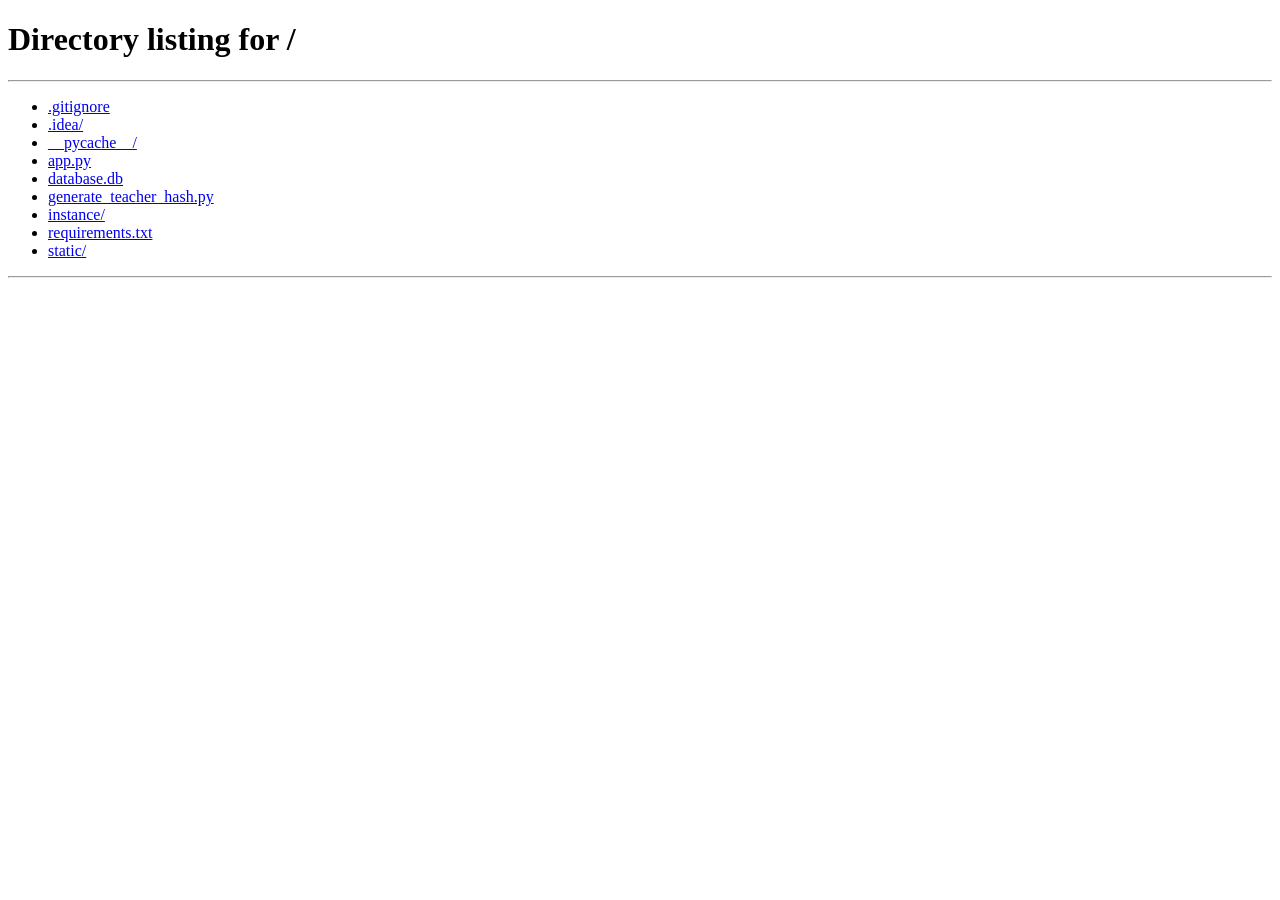
==== static/bewertungen.html @ f48fa9c1 "feat: add PDF upload with AI-powered quiz generation - Implemented teacher PDF upload for quiz creat" ====
<!DOCTYPE html>
<html lang="de">
<head>
	<meta charset="utf-8" />
	<meta name="viewport" content="width=device-width,initial-scale=1" />
	<title>Lehrer-Aufgaben | OctoCode</title>
	<link href="https://fonts.googleapis.com/css2?family=Inter:wght@300;400;600;700;800&display=swap" rel="stylesheet">
	<link rel="stylesheet" href="dashboard.css" />
	<style>
		.assignments-container {
			padding: 20px;
		}

		.assignments-header {
			margin-bottom: 32px;
		}

		.assignments-header h1 {
			font-size: 32px;
			font-weight: 800;
			color: var(--text);
			margin-bottom: 8px;
		}

		.assignments-header .subtitle {
			color: var(--muted);
			font-size: 16px;
		}

		.assignments-grid {
			display: grid;
			grid-template-columns: repeat(auto-fill, minmax(320px, 1fr));
			gap: 20px;
		}

		.assignment-card {
			background: var(--surface);
			border-radius: var(--radius);
			box-shadow: var(--shadow);
			overflow: hidden;
			transition: all 0.3s;
			cursor: pointer;
		}

		.assignment-card:hover {
			transform: translateY(-4px);
			box-shadow: 0 12px 40px rgba(0,0,0,0.12);
		}

		.assignment-card-header {
			padding: 20px;
			border-bottom: 2px solid #f1f5f9;
		}

		.assignment-badge {
			display: inline-block;
			padding: 6px 12px;
			border-radius: 20px;
			font-size: 12px;
			font-weight: 700;
			margin-bottom: 12px;
		}

		.assignment-title {
			font-size: 18px;
			font-weight: 700;
			color: var(--text);
			margin-bottom: 8px;
		}

		.assignment-meta {
			display: flex;
			gap: 16px;
			font-size: 13px;
			color: var(--muted);
		}

		.assignment-meta-item {
			display: flex;
			align-items: center;
			gap: 6px;
		}

		.assignment-card-body {
			padding: 20px;
		}

		.assignment-status {
			display: flex;
			align-items: center;
			gap: 10px;
			padding: 12px;
			border-radius: 10px;
			font-weight: 600;
			margin-bottom: 16px;
		}

		.assignment-status.completed {
			background: linear-gradient(135deg, #d1fae5, #a7f3d0);
			color: #065f46;
		}

		.assignment-status.pending {
			background: linear-gradient(135deg, #fef3c7, #fde68a);
			color: #78350f;
		}

		.assignment-btn {
			width: 100%;
			padding: 14px;
			border-radius: 12px;
			border: none;
			font-weight: 700;
			font-size: 14px;
			cursor: pointer;
			transition: all 0.2s;
			display: flex;
			align-items: center;
			justify-content: center;
			gap: 8px;
		}

		.assignment-btn.primary {
			background: linear-gradient(135deg, #667eea, #764ba2);
			color: white;
		}

		.assignment-btn.primary:hover {
			transform: translateY(-2px);
			box-shadow: 0 8px 20px rgba(102, 126, 234, 0.4);
		}

		.assignment-btn.secondary {
			background: #f1f5f9;
			color: #475569;
		}

		.assignment-btn.secondary:hover {
			background: #e2e8f0;
		}

		.score-display {
			font-size: 28px;
			font-weight: 800;
			text-align: center;
			margin: 16px 0;
		}

		.empty-state {
			text-align: center;
			padding: 80px 20px;
			color: var(--muted);
		}

		.empty-state svg {
			margin-bottom: 24px;
			opacity: 0.3;
		}

		.empty-state h3 {
			margin: 0;
			font-size: 24px;
			color: var(--text);
		}

		.empty-state p {
			margin: 12px 0 0 0;
			font-size: 16px;
		}

		.loading-overlay {
			position: fixed;
			top: 0;
			left: 0;
			right: 0;
			bottom: 0;
			background: rgba(0, 0, 0, 0.5);
			backdrop-filter: blur(4px);
			display: flex;
			align-items: center;
			justify-content: center;
			z-index: 9999;
		}

		.loading-content {
			background: white;
			border-radius: 20px;
			padding: 40px;
			text-align: center;
			max-width: 400px;
		}

		.loading-spinner {
			width: 60px;
			height: 60px;
			border: 4px solid #f1f5f9;
			border-top-color: #667eea;
			border-radius: 50%;
			animation: spin 1s linear infinite;
			margin: 0 auto 24px;
		}

		@keyframes spin {
			to { transform: rotate(360deg); }
		}

		.loading-text {
			font-size: 18px;
			font-weight: 700;
			color: var(--text);
			margin-bottom: 8px;
		}

		.loading-subtext {
			font-size: 14px;
			color: var(--muted);
		}
	</style>
</head>
<body>
<div class="app">
	<!-- SIDEBAR -->
	<aside class="sidebar" aria-label="Navbar">
		<div class="brand">
			<div class="logo">OC</div>
			<div class="brand-text">
				<div class="name">OctoCode</div>
				<div class="sub">Premium</div>
			</div>
		</div>

		<nav class="nav">
			<ul>
				<li class="nav-item" onclick="window.location.href='dashboard.html'">Dashboard</li>
				<li class="nav-item" onclick="window.location.href='kurse.html'">Kurse</li>
				<li class="nav-item active" aria-current="page">Aufgaben</li>
				<li class="nav-item" onclick="window.location.href='ai.html'">AI</li>
				<li class="nav-item" onclick="window.location.href='freunde.html'">Freunde</li>
				<li class="nav-item" onclick="window.location.href='einstellungen.html'">Einstellungen</li>
			</ul>
		</nav>

		<div class="sidebar-footer">
			<div class="theme-switch">
				<label class="switch">
					<input id="themeToggle" type="checkbox">
					<span class="slider"></span>
				</label>
				<small>Dunkles Thema</small>
			</div>
			<div class="profile">
				<img src="img/kid-avatar.jpg" alt="avatar" id="sidebarAvatar" />
				<div>
					<div class="prof-name" id="sidebarName">Schüler</div>
					<div class="prof-score" id="sidebarPoints">0 Punkte</div>
				</div>
			</div>
		</div>
	</aside>

	<!-- MAIN -->
	<main class="main">
		<div class="assignments-container">
			<div class="assignments-header">
				<h1>📝 Lehrer-Aufgaben</h1>
				<p class="subtitle">Von deinen Lehrern erstellte Quiz und Aufgaben</p>
			</div>

			<div id="assignmentsGrid" class="assignments-grid">
				<!-- Loading state -->
				<div class="empty-state">
					<div class="loading-spinner"></div>
					<h3>Lade Aufgaben...</h3>
				</div>
			</div>
		</div>
	</main>
</div>

<!-- Loading Overlay (for quiz loading) -->
<div id="loadingOverlay" class="loading-overlay" style="display: none;">
	<div class="loading-content">
		<div class="loading-spinner"></div>
		<div class="loading-text">Quiz wird geladen...</div>
		<div class="loading-subtext">Bitte warten Sie einen Moment</div>
	</div>
</div>

<script>
let currentUser = null;
let assignments = [];

// Load user data
async function loadUserData() {
	try {
		const res = await fetch('/api/check-auth', { credentials: 'include' });
		const data = await res.json();

		if (data.authenticated && data.user.role === 'student') {
			currentUser = data.user;

			document.getElementById('sidebarName').textContent = currentUser.name;
			document.getElementById('sidebarPoints').textContent = `${currentUser.points || 0} Punkte`;

			const avatarUrl = currentUser.avatar_url || `https://api.dicebear.com/7.x/avataaars/svg?seed=${encodeURIComponent(currentUser.name)}`;
			document.getElementById('sidebarAvatar').src = avatarUrl;

			await loadAssignments();
		} else {
			alert('Sie sind nicht als Schüler angemeldet!');
			window.location.href = '/';
		}
	} catch (err) {
		console.error('❌ Auth error:', err);
		window.location.href = '/';
	}
}

// Load assignments
async function loadAssignments() {
	try {
		console.log('📚 Loading teacher assignments...');
		const res = await fetch('/api/student/teacher-assignments', { credentials: 'include' });

		if (!res.ok) {
			throw new Error('Failed to load assignments');
		}

		const data = await res.json();
		assignments = data.assignments || [];

		console.log('✅ Loaded assignments:', assignments.length);
		renderAssignments();
	} catch (err) {
		console.error('❌ Load assignments error:', err);
		document.getElementById('assignmentsGrid').innerHTML = `
			<div class="empty-state">
				<svg width="80" height="80" viewBox="0 0 24 24" fill="none" stroke="currentColor" stroke-width="2">
					<path d="M10.29 3.86L1.82 18a2 2 0 0 0 1.71 3h16.94a2 2 0 0 0 1.71-3L13.71 3.86a2 2 0 0 0-3.42 0z"></path>
					<line x1="12" y1="9" x2="12" y2="13"></line>
					<line x1="12" y1="17" x2="12.01" y2="17"></line>
				</svg>
				<h3>Fehler beim Laden</h3>
				<p>Bitte versuchen Sie es später erneut</p>
			</div>
		`;
	}
}

// Render assignments
function renderAssignments() {
	const grid = document.getElementById('assignmentsGrid');

	if (assignments.length === 0) {
		grid.innerHTML = `
			<div class="empty-state">
				<svg width="80" height="80" viewBox="0 0 24 24" fill="none" stroke="currentColor" stroke-width="2">
					<path d="M14 2H6a2 2 0 0 0-2 2v16a2 2 0 0 0 2 2h12a2 2 0 0 0 2-2V8z"></path>
					<polyline points="14 2 14 8 20 8"></polyline>
					<line x1="16" y1="13" x2="8" y2="13"></line>
					<line x1="16" y1="17" x2="8" y2="17"></line>
					<polyline points="10 9 9 9 8 9"></polyline>
				</svg>
				<h3>Keine Aufgaben verfügbar</h3>
				<p>Deine Lehrer haben noch keine Quiz-Aufgaben erstellt</p>
			</div>
		`;
		return;
	}

	grid.innerHTML = assignments.map(assignment => {
		const isCompleted = assignment.completed;
		const statusClass = isCompleted ? 'completed' : 'pending';
		const statusIcon = isCompleted ? '✅' : '⏳';
		const statusText = isCompleted ? `Abgeschlossen: ${assignment.score}%` : 'Noch nicht abgeschlossen';

		const badgeColor = assignment.course_color || '#667eea';

		return `
			<div class="assignment-card" onclick="openAssignment(${assignment.id})">
				<div class="assignment-card-header">
					<div class="assignment-badge" style="background-color: ${badgeColor}20; color: ${badgeColor};">
						📚 ${assignment.course_title}
					</div>
					<div class="assignment-title">${assignment.title}</div>
					<div class="assignment-meta">
						<div class="assignment-meta-item">
							<svg width="14" height="14" viewBox="0 0 24 24" fill="none" stroke="currentColor" stroke-width="2">
								<path d="M20 21v-2a4 4 0 0 0-4-4H8a4 4 0 0 0-4 4v2"></path>
								<circle cx="12" cy="8" r="4"></circle>
							</svg>
							${assignment.teacher_name}
						</div>
						<div class="assignment-meta-item">
							<svg width="14" height="14" viewBox="0 0 24 24" fill="none" stroke="currentColor" stroke-width="2">
								<circle cx="12" cy="12" r="10"></circle>
								<polyline points="12 6 12 12 16 14"></polyline>
							</svg>
							${formatDate(assignment.created_at)}
						</div>
					</div>
				</div>
				<div class="assignment-card-body">
					<div class="assignment-status ${statusClass}">
						<span style="font-size: 20px;">${statusIcon}</span>
						<span>${statusText}</span>
					</div>
					${isCompleted ? `
						<div class="score-display" style="color: ${assignment.passed ? '#10b981' : '#ef4444'};">
							${assignment.score}%
						</div>
						<button class="assignment-btn secondary" onclick="event.stopPropagation(); viewResults(${assignment.id})">
							📊 Ergebnisse ansehen
						</button>
					` : `
						<button class="assignment-btn primary" onclick="event.stopPropagation(); startAssignment(${assignment.id})">
							▶️ Quiz starten
						</button>
					`}
				</div>
			</div>
		`;
	}).join('');
}

// Start assignment
async function startAssignment(assignmentId) {
	// Show loading overlay
	const overlay = document.getElementById('loadingOverlay');
	overlay.style.display = 'flex';

	try {
		const res = await fetch(`/api/student/assignment/${assignmentId}`, { credentials: 'include' });
		const data = await res.json();

		if (!data.success) {
			throw new Error(data.message);
		}

		// Store quiz data in sessionStorage
		sessionStorage.setItem('currentQuiz', JSON.stringify({
			quiz_id: data.quiz.id,
			db_id: assignmentId,
			title: data.quiz.title,
			course_title: data.quiz.course_title,
			questions: data.quiz.questions,
			isAssignment: true
		}));

		// Redirect to quiz page
		window.location.href = 'quiz.html';

	} catch (error) {
		console.error('❌ Start assignment error:', error);
		alert('Fehler beim Laden des Quiz: ' + error.message);
		overlay.style.display = 'none';
	}
}

// View assignment results
function viewResults(assignmentId) {
	const assignment = assignments.find(a => a.id === assignmentId);
	if (!assignment) return;

	alert(`Quiz: ${assignment.title}\nPunkte: ${assignment.score}%\nStatus: ${assignment.passed ? 'Bestanden ✅' : 'Nicht bestanden ❌'}`);
}

// Open assignment (navigate to quiz)
function openAssignment(assignmentId) {
	const assignment = assignments.find(a => a.id === assignmentId);
	if (!assignment) return;

	if (assignment.completed) {
		viewResults(assignmentId);
	} else {
		startAssignment(assignmentId);
	}
}

// Format date
function formatDate(dateString) {
	if (!dateString) return 'Kürzlich';
	const date = new Date(dateString);
	const now = new Date();
	const diffDays = Math.floor((now - date) / (1000 * 60 * 60 * 24));

	if (diffDays === 0) return 'Heute';
	if (diffDays === 1) return 'Gestern';
	if (diffDays < 7) return `vor ${diffDays} Tagen`;
	return date.toLocaleDateString('de-DE');
}

// Initialize
document.addEventListener('DOMContentLoaded', () => {
	console.log('🚀 Initializing assignments page...');
	loadUserData();
});
</script>
</body>
</html>
---- static/dashboard.css ----
:root{
	--bg:#eff3fb;
	--surface:#ffffff;
	--muted:#7b8794;
	--accent:#2563eb;
	--accent-2:#7c3aed;
	--glass: rgba(255,255,255,0.7);
	--radius:14px;
	--shadow: 0 8px 30px rgba(16,24,40,0.06);
	--card-pad:18px;
	--text:#0f1724;
	--success:#10b981;
	--yellow:#f6c85f;
	--blue-100:#dbeafe;
}

*{box-sizing:border-box}
html, body{height:100%;margin:0;font-family:"Inter",system-ui,-apple-system,"Segoe UI",Roboto,"Helvetica Neue",Arial; background:var(--bg); color:var(--text); -webkit-font-smoothing:antialiased;}
.app{display:flex;min-height:100vh;gap:24px;padding:28px;}

/* SIDEBAR */
.sidebar{
	width:260px;
	background:linear-gradient(180deg,var(--accent),#1f6ad9);
	color:#fff;
	border-radius:16px;
	padding:18px;
	display:flex;
	flex-direction:column;
	gap:12px;
	min-height:calc(100vh - 56px);
	box-shadow:var(--shadow);
}

.brand{display:flex;align-items:center;gap:12px;padding-bottom:6px;border-bottom:1px solid rgba(255,255,255,0.06)}
.logo{
	width:44px;height:44px;border-radius:10px;background:rgba(255,255,255,0.12);display:flex;align-items:center;justify-content:center;font-weight:800;
	font-size:16px;
}

.brand-text .name{font-weight:700}
.brand-text .sub{font-size:12px;opacity:0.9}

/* Navigation */
.nav{margin-top:12px;flex:1}
.nav ul{list-style:none;margin:0;padding:6px;border-radius:10px;background:linear-gradient(180deg, rgba(255,255,255,0.02), transparent)}
.nav-item{padding:12px 14px;border-radius:10px;margin:6px 4px;cursor:pointer;font-weight:600;color:rgba(255,255,255,0.95);transition:all .18s}
.nav-item:hover{transform:translateX(6px);opacity:0.95}
.nav-item.active{background:rgba(255,255,255,0.12);box-shadow:inset 0 1px 0 rgba(255,255,255,0.04)}

/* Sidebar footer */
.sidebar-footer{display:flex;flex-direction:column;gap:12px}
.theme-switch{display:flex;gap:10px;align-items:center;color:rgba(255,255,255,0.85);font-weight:600}
.switch{position:relative;display:inline-block;width:40px;height:22px}
.switch input{opacity:0;width:0;height:0}
.slider{position:absolute;cursor:pointer;top:0;left:0;right:0;bottom:0;background:rgba(0,0,0,0.15);border-radius:999px;transition:.2s}
.slider:before{content:"";position:absolute;height:18px;width:18px;left:2px;top:2px;background:#fff;border-radius:50%;transition:.2s}
.switch input:checked + .slider{background:rgba(0,0,0,0.25)}
.switch input:checked + .slider:before{transform:translateX(18px)}

.profile{display:flex;gap:10px;padding:12px;border-radius:10px;background:rgba(255,255,255,0.03);align-items:center}
.profile img{width:44px;height:44px;border-radius:8px;object-fit:cover;box-shadow:0 4px 12px rgba(0,0,0,0.15)}
.prof-name{font-weight:700}
.prof-score{font-size:12px;color:rgba(255,255,255,0.9)}

/* MAIN */
.main{flex:1;display:flex;flex-direction:column;gap:18px}
.main-header{display:flex;justify-content:space-between;align-items:flex-start;padding:6px 2px}
.main-header h1{margin:0;font-size:28px}
.main-header .muted{color:var(--muted);margin-top:6px;font-weight:500}
.stats-top{display:flex;align-items:center;gap:18px}
.stat{background:linear-gradient(180deg,#fff, #fbfbff);padding:10px 14px;border-radius:12px;min-width:96px;text-align:center;box-shadow:var(--shadow)}
.stat-value{font-weight:800;font-size:18px}
.stat-label{font-size:12px;color:var(--muted);margin-top:4px}
.profile-quick{display:flex;align-items:center;gap:10px}
.avatar{width:44px;height:44px;border-radius:10px;overflow:hidden}
.avatar img{width:100%;height:100%;object-fit:cover}
.avatar.small{width:40px;height:40px;border-radius:10px}

/* GRID LAYOUTS */
.grid{display:grid;gap:18px}
.grid-2{grid-template-columns:1fr 360px}
.grid-3{grid-template-columns:1fr 340px 300px}

/* CARD */
.card{background:var(--surface);border-radius:var(--radius);box-shadow:var(--shadow);padding:var(--card-pad);min-height:auto}
.card-header{display:flex;justify-content:space-between;align-items:center;margin-bottom:10px}
.card-header h3{margin:0;font-size:16px}
.link-muted{font-size:13px;color:var(--muted);text-decoration:none}

/* COURSES */
.card-courses .courses{display:flex;flex-direction:column;gap:14px}
.course{display:flex;flex-direction:column;gap:8px;padding:12px;border-radius:12px;background:linear-gradient(180deg,#fbfdff,#fff);box-shadow:inset 0 1px 0 rgba(16,24,40,0.02)}
.course-badge{display:inline-block;padding:6px 10px;border-radius:999px;font-weight:700;font-size:12px;background:linear-gradient(90deg,#fff,#f7fbff);color:var(--muted);width:max-content}
.course-badge.blue{background:linear-gradient(90deg,#e6f0ff,#eef7ff);color:#1a3d8f}
.course-badge.yellow{background:linear-gradient(90deg,#fff7e6,#fff8ef);color:#7a4b05}
.course-title{margin:0;font-size:15px}
.course-sub{margin:0;color:var(--muted);font-size:13px}
.course-meta{display:flex;flex-direction:column;gap:8px}
.progress-line{height:10px;background:#f1f5f9;border-radius:999px;overflow:hidden}
.progress-line .progress{height:100%;background:linear-gradient(90deg,var(--accent),var(--accent-2))}

/* CALENDAR/AGENDA */
.card-calendar .agenda{display:flex;flex-direction:column;gap:12px}
.agenda-item{padding:12px;border-radius:10px;display:flex;flex-direction:column;gap:6px;box-shadow:inset 0 -1px 0 rgba(0,0,0,0.02)}
.agenda-item .time{font-weight:700;font-size:13px}
.agenda-item .title{font-size:14px;color:var(--muted)}
.agenda-item.green{background:linear-gradient(90deg,#e9fbe9,#f4fff4);border-left:4px solid var(--success)}
.agenda-item.blue{background:linear-gradient(90deg,#eaf3ff,#f8fbff);border-left:4px solid var(--accent)}

/* CHARTS */
.legend-row{display:flex;gap:14px;margin-top:8px;font-size:13px;color:var(--muted)}
.dot{display:inline-block;width:10px;height:10px;border-radius:50%;margin-right:8px;vertical-align:-2px}
.dot.purple{background:var(--accent-2)}
.dot.blue{background:var(--accent)}

/* TASKS */
.tasks{display:flex;flex-direction:column;gap:10px}
.task{display:flex;justify-content:space-between;align-items:center;padding:10px;border-radius:8px;background:linear-gradient(180deg,#fff,#fbfdff)}
.task.muted{opacity:0.75}
.task-title{font-weight:600}
.task-reward{color:var(--accent);font-weight:800}

/* FRIENDS */
.friends-list{display:flex;flex-direction:column;gap:10px}
.friend{display:flex;align-items:center;gap:10px;padding:8px;border-radius:8px;background:#fff}
.friend .avatar.xs{width:36px;height:36px;border-radius:10px;overflow:hidden}
.friend-name{flex:1;font-weight:700}
.friend-score{font-weight:800;color:var(--muted)}

/* FOOTER */
.footer{display:flex;justify-content:space-between;color:var(--muted);padding:8px 0}

/* --- COMPACT CARD MODIFICATIONS --- */
.grid-3 .card {
	padding: 12px;
}
.grid-3 .card-header h3 { font-size:14px; }
.grid-3 .card-header .link-muted { font-size:12px; }

/* Compact Activities Chart */
#activityChart { height: 120px !important; }
.legend-row { font-size:11px; gap:8px; }

/* Compact Tasks */
.tasks .task { padding:6px 8px; font-size:12px; gap:6px; }
.task-reward { font-size:12px; font-weight:700; }

/* Compact Friends */
.friends-list .friend { padding:6px 8px; font-size:12px; gap:6px; }
.friend .avatar.xs { width:28px; height:28px; }
.friend-name { font-weight:600; }
.friend-score { font-size:11px; font-weight:700; }

.video-container {
	width: 100%;
	height: 240px;
	border-radius: 12px;
	overflow: hidden;
	box-shadow: var(--shadow);
	margin-top: 12px;
}
.video-container iframe {
	width: 100%;
	height: 100%;
	border: none;
}

/* RESPONSIVE */
@media (max-width:1200px){
	.grid-2{grid-template-columns:1fr 320px}
	.grid-3{grid-template-columns:1fr 300px 250px}
}
@media (max-width:980px){
	.app{padding:14px}
	.sidebar{display:none}
	.grid-2, .grid-3{grid-template-columns:1fr}
	.main-header{flex-direction:column;gap:12px}
}
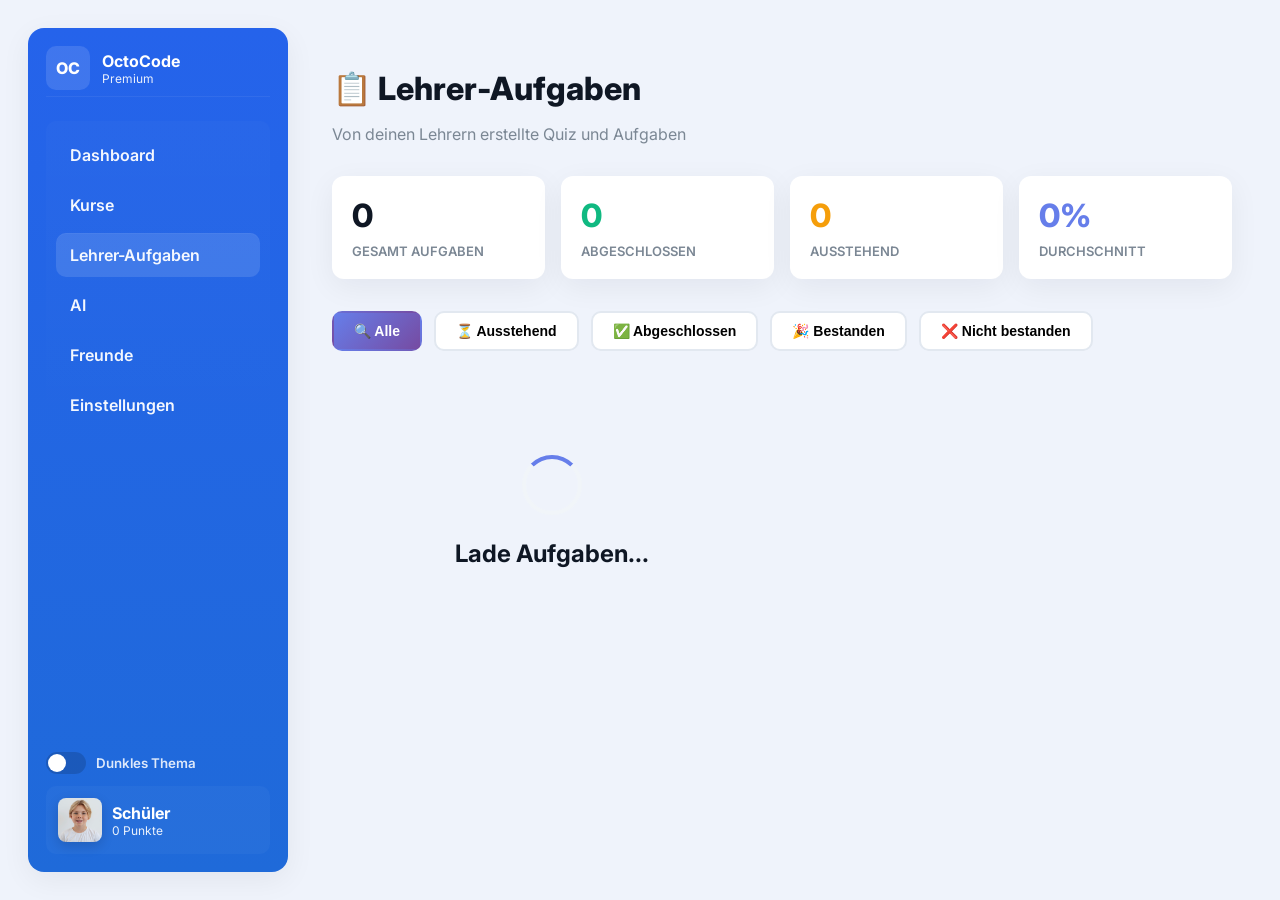
==== commit 4862c495: "feat(student): enable teacher PDF assignments + fix navigation links - added support for teacher-ass" ====
--- a/static/bewertungen.html
+++ b/static/bewertungen.html
@@ -27,6 +27,35 @@
 			font-size: 16px;
 		}
 
+		.filter-tabs {
+			display: flex;
+			gap: 12px;
+			margin-bottom: 24px;
+			flex-wrap: wrap;
+		}
+
+		.filter-tab {
+			padding: 10px 20px;
+			border-radius: 10px;
+			border: 2px solid #e2e8f0;
+			background: white;
+			font-weight: 600;
+			font-size: 14px;
+			cursor: pointer;
+			transition: all 0.2s;
+		}
+
+		.filter-tab:hover {
+			border-color: #667eea;
+			background: #f8fafc;
+		}
+
+		.filter-tab.active {
+			background: linear-gradient(135deg, #667eea, #764ba2);
+			color: white;
+			border-color: transparent;
+		}
+
 		.assignments-grid {
 			display: grid;
 			grid-template-columns: repeat(auto-fill, minmax(320px, 1fr));
@@ -40,11 +69,13 @@
 			overflow: hidden;
 			transition: all 0.3s;
 			cursor: pointer;
+			border: 2px solid transparent;
 		}
 
 		.assignment-card:hover {
 			transform: translateY(-4px);
 			box-shadow: 0 12px 40px rgba(0,0,0,0.12);
+			border-color: #667eea;
 		}
 
 		.assignment-card-header {
@@ -66,6 +97,9 @@
 			font-weight: 700;
 			color: var(--text);
 			margin-bottom: 8px;
+			display: flex;
+			align-items: center;
+			gap: 8px;
 		}
 
 		.assignment-meta {
@@ -73,6 +107,7 @@
 			gap: 16px;
 			font-size: 13px;
 			color: var(--muted);
+			flex-wrap: wrap;
 		}
 
 		.assignment-meta-item {
@@ -83,6 +118,25 @@
 
 		.assignment-card-body {
 			padding: 20px;
+		}
+
+		.assignment-info {
+			display: flex;
+			gap: 12px;
+			margin-bottom: 16px;
+			flex-wrap: wrap;
+		}
+
+		.info-chip {
+			display: flex;
+			align-items: center;
+			gap: 6px;
+			padding: 6px 12px;
+			border-radius: 8px;
+			background: #f8fafc;
+			font-size: 12px;
+			font-weight: 600;
+			color: #475569;
 		}
 
 		.assignment-status {
@@ -140,10 +194,22 @@
 		}
 
 		.score-display {
-			font-size: 28px;
-			font-weight: 800;
 			text-align: center;
 			margin: 16px 0;
+		}
+
+		.score-value {
+			font-size: 48px;
+			font-weight: 800;
+			line-height: 1;
+		}
+
+		.score-label {
+			font-size: 12px;
+			color: var(--muted);
+			margin-top: 4px;
+			text-transform: uppercase;
+			font-weight: 600;
 		}
 
 		.empty-state {
@@ -188,6 +254,7 @@
 			padding: 40px;
 			text-align: center;
 			max-width: 400px;
+			box-shadow: 0 20px 60px rgba(0,0,0,0.3);
 		}
 
 		.loading-spinner {
@@ -214,6 +281,125 @@
 		.loading-subtext {
 			font-size: 14px;
 			color: var(--muted);
+		}
+
+		.stats-summary {
+			display: grid;
+			grid-template-columns: repeat(auto-fit, minmax(200px, 1fr));
+			gap: 16px;
+			margin-bottom: 32px;
+		}
+
+		.stat-box {
+			background: white;
+			padding: 20px;
+			border-radius: 12px;
+			box-shadow: var(--shadow);
+			display: flex;
+			flex-direction: column;
+			gap: 8px;
+		}
+
+		.stat-box-value {
+			font-size: 32px;
+			font-weight: 800;
+		}
+
+		.stat-box-label {
+			font-size: 13px;
+			color: var(--muted);
+			font-weight: 600;
+			text-transform: uppercase;
+		}
+
+		/* Result Details Modal */
+		.modal-overlay {
+			display: none;
+			position: fixed;
+			top: 0;
+			left: 0;
+			right: 0;
+			bottom: 0;
+			background: rgba(0, 0, 0, 0.5);
+			backdrop-filter: blur(4px);
+			z-index: 9999;
+			align-items: center;
+			justify-content: center;
+			padding: 20px;
+		}
+
+		.modal-overlay.active {
+			display: flex;
+		}
+
+		.modal-content {
+			background: white;
+			border-radius: 20px;
+			max-width: 800px;
+			width: 100%;
+			max-height: 90vh;
+			overflow-y: auto;
+			box-shadow: 0 20px 60px rgba(0,0,0,0.3);
+		}
+
+		.modal-header {
+			display: flex;
+			justify-content: space-between;
+			align-items: center;
+			padding: 24px;
+			border-bottom: 2px solid #f1f5f9;
+		}
+
+		.modal-header h3 {
+			margin: 0;
+			font-size: 20px;
+			font-weight: 800;
+		}
+
+		.close-btn {
+			width: 36px;
+			height: 36px;
+			border-radius: 10px;
+			border: none;
+			background: #f1f5f9;
+			cursor: pointer;
+			display: flex;
+			align-items: center;
+			justify-content: center;
+			transition: all 0.2s;
+		}
+
+		.close-btn:hover {
+			background: #fee2e2;
+			color: #dc2626;
+		}
+
+		.modal-body {
+			padding: 24px;
+		}
+
+		.result-summary {
+			display: grid;
+			grid-template-columns: repeat(2, 1fr);
+			gap: 16px;
+			margin-bottom: 24px;
+		}
+
+		.summary-card {
+			padding: 16px;
+			border-radius: 12px;
+			background: #f8fafc;
+		}
+
+		.summary-label {
+			font-size: 12px;
+			color: #64748b;
+			margin-bottom: 4px;
+		}
+
+		.summary-value {
+			font-size: 24px;
+			font-weight: 800;
 		}
 	</style>
 </head>
@@ -233,7 +419,7 @@
 			<ul>
 				<li class="nav-item" onclick="window.location.href='dashboard.html'">Dashboard</li>
 				<li class="nav-item" onclick="window.location.href='kurse.html'">Kurse</li>
-				<li class="nav-item active" aria-current="page">Aufgaben</li>
+				<li class="nav-item active" aria-current="page">Lehrer-Aufgaben</li>
 				<li class="nav-item" onclick="window.location.href='ai.html'">AI</li>
 				<li class="nav-item" onclick="window.location.href='freunde.html'">Freunde</li>
 				<li class="nav-item" onclick="window.location.href='einstellungen.html'">Einstellungen</li>
@@ -262,8 +448,47 @@
 	<main class="main">
 		<div class="assignments-container">
 			<div class="assignments-header">
-				<h1>📝 Lehrer-Aufgaben</h1>
+				<h1>📋 Lehrer-Aufgaben</h1>
 				<p class="subtitle">Von deinen Lehrern erstellte Quiz und Aufgaben</p>
+			</div>
+
+			<!-- Statistics Summary -->
+			<div class="stats-summary" id="statsSummary">
+				<div class="stat-box">
+					<div class="stat-box-value" id="totalAssignments">0</div>
+					<div class="stat-box-label">Gesamt Aufgaben</div>
+				</div>
+				<div class="stat-box">
+					<div class="stat-box-value" style="color: #10b981;" id="completedAssignments">0</div>
+					<div class="stat-box-label">Abgeschlossen</div>
+				</div>
+				<div class="stat-box">
+					<div class="stat-box-value" style="color: #f59e0b;" id="pendingAssignments">0</div>
+					<div class="stat-box-label">Ausstehend</div>
+				</div>
+				<div class="stat-box">
+					<div class="stat-box-value" style="color: #667eea;" id="avgScore">0%</div>
+					<div class="stat-box-label">Durchschnitt</div>
+				</div>
+			</div>
+
+			<!-- Filter Tabs -->
+			<div class="filter-tabs">
+				<button class="filter-tab active" onclick="filterAssignments('all')">
+					🔍 Alle
+				</button>
+				<button class="filter-tab" onclick="filterAssignments('pending')">
+					⏳ Ausstehend
+				</button>
+				<button class="filter-tab" onclick="filterAssignments('completed')">
+					✅ Abgeschlossen
+				</button>
+				<button class="filter-tab" onclick="filterAssignments('passed')">
+					🎉 Bestanden
+				</button>
+				<button class="filter-tab" onclick="filterAssignments('failed')">
+					❌ Nicht bestanden
+				</button>
 			</div>
 
 			<div id="assignmentsGrid" class="assignments-grid">
@@ -277,81 +502,269 @@
 	</main>
 </div>
 
-<!-- Loading Overlay (for quiz loading) -->
-<div id="loadingOverlay" class="loading-overlay" style="display: none;">
-	<div class="loading-content">
-		<div class="loading-spinner"></div>
-		<div class="loading-text">Quiz wird geladen...</div>
-		<div class="loading-subtext">Bitte warten Sie einen Moment</div>
+
+<!-- Result Details Modal -->
+<div id="resultModal" class="modal-overlay">
+	<div class="modal-content">
+		<div class="modal-header">
+			<h3 id="resultModalTitle">Quiz-Ergebnis</h3>
+			<button class="close-btn" onclick="closeResultModal()">
+				<svg width="20" height="20" viewBox="0 0 24 24" fill="none" stroke="currentColor" stroke-width="2">
+					<line x1="18" y1="6" x2="6" y2="18"></line>
+					<line x1="6" y1="6" x2="18" y2="18"></line>
+				</svg>
+			</button>
+		</div>
+		<div class="modal-body" id="resultModalBody">
+			<!-- Content will be inserted here -->
+		</div>
 	</div>
 </div>
 
 <script>
+
 let currentUser = null;
-let assignments = [];
+let allAssignments = [];
+let currentFilter = 'all';
+
+// Debug mode
+const DEBUG = true;
+function log(...args) {
+	if (DEBUG) console.log(...args);
+}
 
 // Load user data
 async function loadUserData() {
+	log('🔍 loadUserData: Starting...');
+
 	try {
+		log('📡 Fetching /api/check-auth...');
 		const res = await fetch('/api/check-auth', { credentials: 'include' });
+
+		log('📡 Response status:', res.status);
+
+		if (!res.ok) {
+			throw new Error(`HTTP ${res.status}`);
+		}
+
 		const data = await res.json();
+		log('✅ Auth data:', data);
 
 		if (data.authenticated && data.user.role === 'student') {
 			currentUser = data.user;
-
-			document.getElementById('sidebarName').textContent = currentUser.name;
-			document.getElementById('sidebarPoints').textContent = `${currentUser.points || 0} Punkte`;
-
-			const avatarUrl = currentUser.avatar_url || `https://api.dicebear.com/7.x/avataaars/svg?seed=${encodeURIComponent(currentUser.name)}`;
-			document.getElementById('sidebarAvatar').src = avatarUrl;
-
+			log('✅ User authenticated:', currentUser);
+
+			// Update sidebar
+			const sidebarName = document.getElementById('sidebarName');
+			const sidebarPoints = document.getElementById('sidebarPoints');
+			const sidebarAvatar = document.getElementById('sidebarAvatar');
+
+			if (sidebarName) {
+				sidebarName.textContent = currentUser.name;
+				log('✅ Updated sidebarName:', currentUser.name);
+			} else {
+				log('❌ sidebarName element not found!');
+			}
+
+			if (sidebarPoints) {
+				sidebarPoints.textContent = `${currentUser.points || 0} Punkte`;
+				log('✅ Updated sidebarPoints:', currentUser.points);
+			} else {
+				log('❌ sidebarPoints element not found!');
+			}
+
+			if (sidebarAvatar) {
+				const avatarUrl = currentUser.avatar_url || `https://api.dicebear.com/7.x/avataaars/svg?seed=${encodeURIComponent(currentUser.name)}`;
+				sidebarAvatar.src = avatarUrl;
+				log('✅ Updated sidebarAvatar:', avatarUrl);
+			} else {
+				log('❌ sidebarAvatar element not found!');
+			}
+
+			// Load assignments
 			await loadAssignments();
 		} else {
+			log('❌ User not authenticated or not a student');
 			alert('Sie sind nicht als Schüler angemeldet!');
 			window.location.href = '/';
 		}
 	} catch (err) {
+		log('❌ Auth error:', err);
 		console.error('❌ Auth error:', err);
-		window.location.href = '/';
+		alert('Fehler beim Laden der Benutzerdaten: ' + err.message);
+		// Don't redirect - let user see the error
 	}
 }
 
 // Load assignments
 async function loadAssignments() {
+	log('📚 loadAssignments: Starting...');
+
 	try {
-		console.log('📚 Loading teacher assignments...');
+		log('📡 Fetching /api/student/teacher-assignments...');
 		const res = await fetch('/api/student/teacher-assignments', { credentials: 'include' });
 
+		log('📡 Response status:', res.status);
+
 		if (!res.ok) {
-			throw new Error('Failed to load assignments');
+			const errorText = await res.text();
+			log('❌ Response error:', errorText);
+			throw new Error(`Failed to load assignments: HTTP ${res.status}`);
 		}
 
 		const data = await res.json();
-		assignments = data.assignments || [];
-
-		console.log('✅ Loaded assignments:', assignments.length);
+		log('📦 Raw API response:', data);
+
+		if (!data.success) {
+			throw new Error(data.message || 'API returned success=false');
+		}
+
+		allAssignments = data.assignments || [];
+
+		log('✅ Loaded assignments:', allAssignments.length);
+		log('📋 Assignments data:', allAssignments);
+
+		updateStatistics();
 		renderAssignments();
+
 	} catch (err) {
+		log('❌ Load assignments error:', err);
 		console.error('❌ Load assignments error:', err);
-		document.getElementById('assignmentsGrid').innerHTML = `
-			<div class="empty-state">
-				<svg width="80" height="80" viewBox="0 0 24 24" fill="none" stroke="currentColor" stroke-width="2">
-					<path d="M10.29 3.86L1.82 18a2 2 0 0 0 1.71 3h16.94a2 2 0 0 0 1.71-3L13.71 3.86a2 2 0 0 0-3.42 0z"></path>
-					<line x1="12" y1="9" x2="12" y2="13"></line>
-					<line x1="12" y1="17" x2="12.01" y2="17"></line>
-				</svg>
-				<h3>Fehler beim Laden</h3>
-				<p>Bitte versuchen Sie es später erneut</p>
-			</div>
-		`;
+
+		const grid = document.getElementById('assignmentsGrid');
+		if (grid) {
+			grid.innerHTML = `
+				<div class="empty-state">
+					<svg width="80" height="80" viewBox="0 0 24 24" fill="none" stroke="currentColor" stroke-width="2">
+						<path d="M10.29 3.86L1.82 18a2 2 0 0 0 1.71 3h16.94a2 2 0 0 0 1.71-3L13.71 3.86a2 2 0 0 0-3.42 0z"></path>
+						<line x1="12" y1="9" x2="12" y2="13"></line>
+						<line x1="12" y1="17" x2="12.01" y2="17"></line>
+					</svg>
+					<h3>Fehler beim Laden</h3>
+					<p>${err.message}</p>
+					<button onclick="location.reload()" style="margin-top: 16px; padding: 10px 20px; background: #2563eb; color: white; border: none; border-radius: 8px; cursor: pointer;">Erneut versuchen</button>
+				</div>
+			`;
+		}
+	}
+}
+
+// Update statistics
+function updateStatistics() {
+	log('📊 updateStatistics: Starting...');
+
+	const total = allAssignments.length;
+	const completed = allAssignments.filter(a => a.completed).length;
+	const pending = total - completed;
+
+	const completedAssignments = allAssignments.filter(a => a.completed && a.score !== null);
+	const avgScore = completedAssignments.length > 0
+		? Math.round(completedAssignments.reduce((sum, a) => sum + a.score, 0) / completedAssignments.length)
+		: 0;
+
+	log('📊 Stats:', { total, completed, pending, avgScore });
+
+	// Update DOM
+	const totalEl = document.getElementById('totalAssignments');
+	const completedEl = document.getElementById('completedAssignments');
+	const pendingEl = document.getElementById('pendingAssignments');
+	const avgScoreEl = document.getElementById('avgScore');
+
+	if (totalEl) {
+		totalEl.textContent = total;
+		log('✅ Updated totalAssignments:', total);
+	} else {
+		log('❌ totalAssignments element not found!');
+	}
+
+	if (completedEl) {
+		completedEl.textContent = completed;
+		log('✅ Updated completedAssignments:', completed);
+	} else {
+		log('❌ completedAssignments element not found!');
+	}
+
+	if (pendingEl) {
+		pendingEl.textContent = pending;
+		log('✅ Updated pendingAssignments:', pending);
+	} else {
+		log('❌ pendingAssignments element not found!');
+	}
+
+	if (avgScoreEl) {
+		avgScoreEl.textContent = `${avgScore}%`;
+		log('✅ Updated avgScore:', avgScore + '%');
+	} else {
+		log('❌ avgScore element not found!');
+	}
+}
+
+// Filter assignments
+function filterAssignments(filter) {
+	log('🔍 filterAssignments:', filter);
+	currentFilter = filter;
+
+	// Update active tab
+	document.querySelectorAll('.filter-tab').forEach(tab => tab.classList.remove('active'));
+	event.target.classList.add('active');
+
+	renderAssignments();
+}
+
+// Get filtered assignments
+function getFilteredAssignments() {
+	switch(currentFilter) {
+		case 'pending':
+			return allAssignments.filter(a => !a.completed);
+		case 'completed':
+			return allAssignments.filter(a => a.completed);
+		case 'passed':
+			return allAssignments.filter(a => a.completed && a.passed);
+		case 'failed':
+			return allAssignments.filter(a => a.completed && !a.passed);
+		default:
+			return allAssignments;
+	}
+}
+
+// Format date
+function formatDate(dateString) {
+	if (!dateString) return 'N/A';
+
+	try {
+		const date = new Date(dateString);
+		const day = date.getDate();
+		const month = date.getMonth() + 1;
+		const year = date.getFullYear();
+		return `${day}.${month}.${year}`;
+	} catch (e) {
+		return dateString;
 	}
 }
 
 // Render assignments
 function renderAssignments() {
+	log('🎨 renderAssignments: Starting...');
+
 	const grid = document.getElementById('assignmentsGrid');
 
+	if (!grid) {
+		log('❌ assignmentsGrid element not found!');
+		return;
+	}
+
+	const assignments = getFilteredAssignments();
+	log('📋 Rendering', assignments.length, 'assignments');
+
 	if (assignments.length === 0) {
+		const emptyMessages = {
+			'all': 'Keine Aufgaben verfügbar',
+			'pending': 'Keine ausstehenden Aufgaben',
+			'completed': 'Noch keine Aufgaben abgeschlossen',
+			'passed': 'Noch keine bestandenen Aufgaben',
+			'failed': 'Keine nicht bestandenen Aufgaben'
+		};
+
 		grid.innerHTML = `
 			<div class="empty-state">
 				<svg width="80" height="80" viewBox="0 0 24 24" fill="none" stroke="currentColor" stroke-width="2">
@@ -361,35 +774,43 @@
 					<line x1="16" y1="17" x2="8" y2="17"></line>
 					<polyline points="10 9 9 9 8 9"></polyline>
 				</svg>
-				<h3>Keine Aufgaben verfügbar</h3>
-				<p>Deine Lehrer haben noch keine Quiz-Aufgaben erstellt</p>
+				<h3>${emptyMessages[currentFilter]}</h3>
+				<p>${currentFilter === 'all' ? 'Deine Lehrer haben noch keine Quiz-Aufgaben erstellt' : 'Ändere den Filter, um andere Aufgaben zu sehen'}</p>
 			</div>
 		`;
+		log('ℹ️  Showing empty state for filter:', currentFilter);
 		return;
 	}
 
-	grid.innerHTML = assignments.map(assignment => {
+	grid.innerHTML = assignments.map((assignment, index) => {
+		log(`🎨 Rendering assignment ${index + 1}:`, assignment);
+
 		const isCompleted = assignment.completed;
 		const statusClass = isCompleted ? 'completed' : 'pending';
 		const statusIcon = isCompleted ? '✅' : '⏳';
-		const statusText = isCompleted ? `Abgeschlossen: ${assignment.score}%` : 'Noch nicht abgeschlossen';
+		const statusText = isCompleted
+			? `Abgeschlossen: ${assignment.score}%`
+			: 'Noch nicht abgeschlossen';
 
 		const badgeColor = assignment.course_color || '#667eea';
+		const questionCount = assignment.questions_count || '?';
 
 		return `
 			<div class="assignment-card" onclick="openAssignment(${assignment.id})">
 				<div class="assignment-card-header">
 					<div class="assignment-badge" style="background-color: ${badgeColor}20; color: ${badgeColor};">
-						📚 ${assignment.course_title}
+						📚 ${assignment.course_title || 'Kurs'}
 					</div>
-					<div class="assignment-title">${assignment.title}</div>
+					<div class="assignment-title">
+						📄 ${assignment.title}
+					</div>
 					<div class="assignment-meta">
 						<div class="assignment-meta-item">
 							<svg width="14" height="14" viewBox="0 0 24 24" fill="none" stroke="currentColor" stroke-width="2">
 								<path d="M20 21v-2a4 4 0 0 0-4-4H8a4 4 0 0 0-4 4v2"></path>
 								<circle cx="12" cy="8" r="4"></circle>
 							</svg>
-							${assignment.teacher_name}
+							${assignment.teacher_name || 'Lehrer'}
 						</div>
 						<div class="assignment-meta-item">
 							<svg width="14" height="14" viewBox="0 0 24 24" fill="none" stroke="currentColor" stroke-width="2">
@@ -401,13 +822,37 @@
 					</div>
 				</div>
 				<div class="assignment-card-body">
+					<div class="assignment-info">
+						<div class="info-chip">
+							<svg width="14" height="14" viewBox="0 0 24 24" fill="none" stroke="currentColor" stroke-width="2">
+								<path d="M14 2H6a2 2 0 0 0-2 2v16a2 2 0 0 0 2 2h12a2 2 0 0 0 2-2V8z"></path>
+								<polyline points="14 2 14 8 20 8"></polyline>
+							</svg>
+							PDF-Quiz
+						</div>
+						<div class="info-chip">
+							<svg width="14" height="14" viewBox="0 0 24 24" fill="none" stroke="currentColor" stroke-width="2">
+								<circle cx="12" cy="12" r="10"></circle>
+								<path d="M9.09 9a3 3 0 0 1 5.83 1c0 2-3 3-3 3"></path>
+								<line x1="12" y1="17" x2="12.01" y2="17"></line>
+							</svg>
+							${questionCount} Fragen
+						</div>
+					</div>
+
 					<div class="assignment-status ${statusClass}">
 						<span style="font-size: 20px;">${statusIcon}</span>
 						<span>${statusText}</span>
 					</div>
+
 					${isCompleted ? `
-						<div class="score-display" style="color: ${assignment.passed ? '#10b981' : '#ef4444'};">
-							${assignment.score}%
+						<div class="score-display">
+							<div class="score-value" style="color: ${assignment.passed ? '#10b981' : '#ef4444'};">
+								${assignment.score}%
+							</div>
+							<div class="score-label">
+								${assignment.passed ? '🎉 Bestanden' : '😔 Nicht bestanden'}
+							</div>
 						</div>
 						<button class="assignment-btn secondary" onclick="event.stopPropagation(); viewResults(${assignment.id})">
 							📊 Ergebnisse ansehen
@@ -421,80 +866,66 @@
 			</div>
 		`;
 	}).join('');
+
+	log('✅ Rendered', assignments.length, 'assignment cards');
 }
 
 // Start assignment
-async function startAssignment(assignmentId) {
-	// Show loading overlay
-	const overlay = document.getElementById('loadingOverlay');
-	overlay.style.display = 'flex';
-
-	try {
-		const res = await fetch(`/api/student/assignment/${assignmentId}`, { credentials: 'include' });
-		const data = await res.json();
-
-		if (!data.success) {
-			throw new Error(data.message);
-		}
-
-		// Store quiz data in sessionStorage
-		sessionStorage.setItem('currentQuiz', JSON.stringify({
-			quiz_id: data.quiz.id,
-			db_id: assignmentId,
-			title: data.quiz.title,
-			course_title: data.quiz.course_title,
-			questions: data.quiz.questions,
-			isAssignment: true
-		}));
-
-		// Redirect to quiz page
-		window.location.href = 'quiz.html';
-
-	} catch (error) {
-		console.error('❌ Start assignment error:', error);
-		alert('Fehler beim Laden des Quiz: ' + error.message);
-		overlay.style.display = 'none';
-	}
-}
-
-// View assignment results
+function startAssignment(assignmentId) {
+	log('🎯 startAssignment:', assignmentId);
+	window.location.href = `quiz.html?assignment_id=${assignmentId}`;
+}
+
+// View results
 function viewResults(assignmentId) {
-	const assignment = assignments.find(a => a.id === assignmentId);
-	if (!assignment) return;
-
-	alert(`Quiz: ${assignment.title}\nPunkte: ${assignment.score}%\nStatus: ${assignment.passed ? 'Bestanden ✅' : 'Nicht bestanden ❌'}`);
-}
-
-// Open assignment (navigate to quiz)
+	log('📊 viewResults:', assignmentId);
+	const assignment = allAssignments.find(a => a.id === assignmentId);
+	if (!assignment || !assignment.completed) {
+		alert('Keine Ergebnisse verfügbar');
+		return;
+	}
+
+	alert(`Ergebnis: ${assignment.score}% (${assignment.passed ? 'Bestanden' : 'Nicht bestanden'})`);
+}
+
+// Open assignment
 function openAssignment(assignmentId) {
-	const assignment = assignments.find(a => a.id === assignmentId);
-	if (!assignment) return;
-
-	if (assignment.completed) {
-		viewResults(assignmentId);
-	} else {
-		startAssignment(assignmentId);
-	}
-}
-
-// Format date
-function formatDate(dateString) {
-	if (!dateString) return 'Kürzlich';
-	const date = new Date(dateString);
-	const now = new Date();
-	const diffDays = Math.floor((now - date) / (1000 * 60 * 60 * 24));
-
-	if (diffDays === 0) return 'Heute';
-	if (diffDays === 1) return 'Gestern';
-	if (diffDays < 7) return `vor ${diffDays} Tagen`;
-	return date.toLocaleDateString('de-DE');
-}
-
-// Initialize
+	log('🔗 openAssignment:', assignmentId);
+	startAssignment(assignmentId);
+}
+
+// Close result modal
+function closeResultModal() {
+	const modal = document.getElementById('resultModal');
+	if (modal) modal.style.display = 'none';
+}
+
+// Initialize on page load
 document.addEventListener('DOMContentLoaded', () => {
-	console.log('🚀 Initializing assignments page...');
+	log('🚀 DOMContentLoaded fired');
+	log('📍 Current URL:', window.location.href);
+	log('🌐 Cookies:', document.cookie);
+
+	// Check if all required elements exist
+	const requiredElements = [
+		'sidebarName', 'sidebarPoints', 'sidebarAvatar',
+		'totalAssignments', 'completedAssignments', 'pendingAssignments', 'avgScore',
+		'assignmentsGrid'
+	];
+
+	requiredElements.forEach(id => {
+		const el = document.getElementById(id);
+		if (!el) {
+			log(`❌ Required element missing: ${id}`);
+		} else {
+			log(`✅ Found element: ${id}`);
+		}
+	});
+
 	loadUserData();
 });
+
+log('✅ Script loaded successfully');
 </script>
 </body>
 </html>
